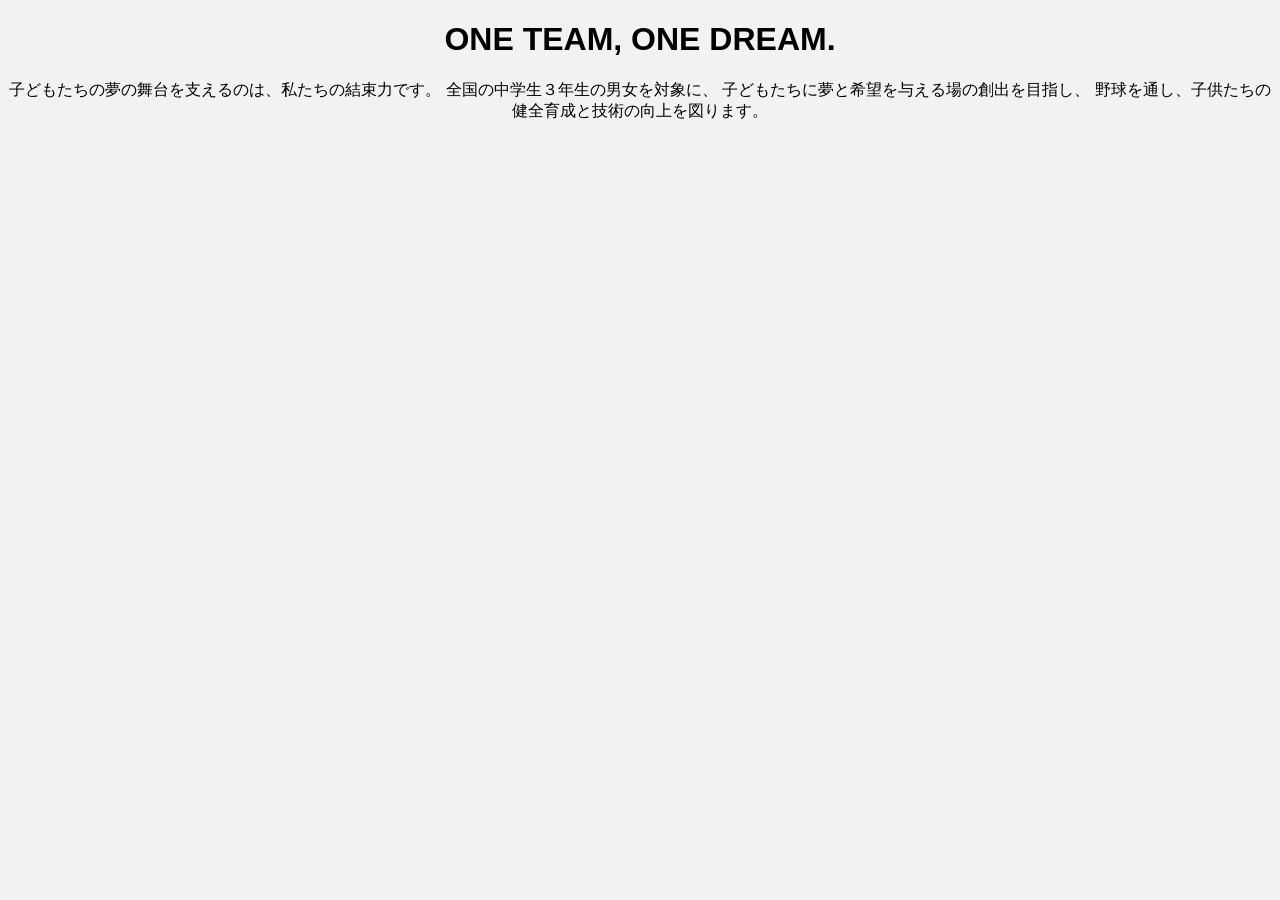
==== index.html @ d19b1c0d "fistCommit" ====
<!DOCTYPE html>
<html lang="ja">
    <head>
        <meta charset="UTF-8">
        <title>testSite</title>
        <link rel="stylesheet" href="style.css">
    </head>
    <body>
        <h1>ONE TEAM,
            ONE DREAM.
        </h1>
        <p>子どもたちの夢の舞台を支えるのは、私たちの結束力です。
            全国の中学生３年生の男女を対象に、
            子どもたちに夢と希望を与える場の創出を目指し、
            野球を通し、子供たちの健全育成と技術の向上を図ります。
        </p>
        <script src="script.js"></script>
    </body>
</html>
---- style.css ----
body {
    font-family: sans-serif;
    background: #f2f2f2;
    text-align: center;
}
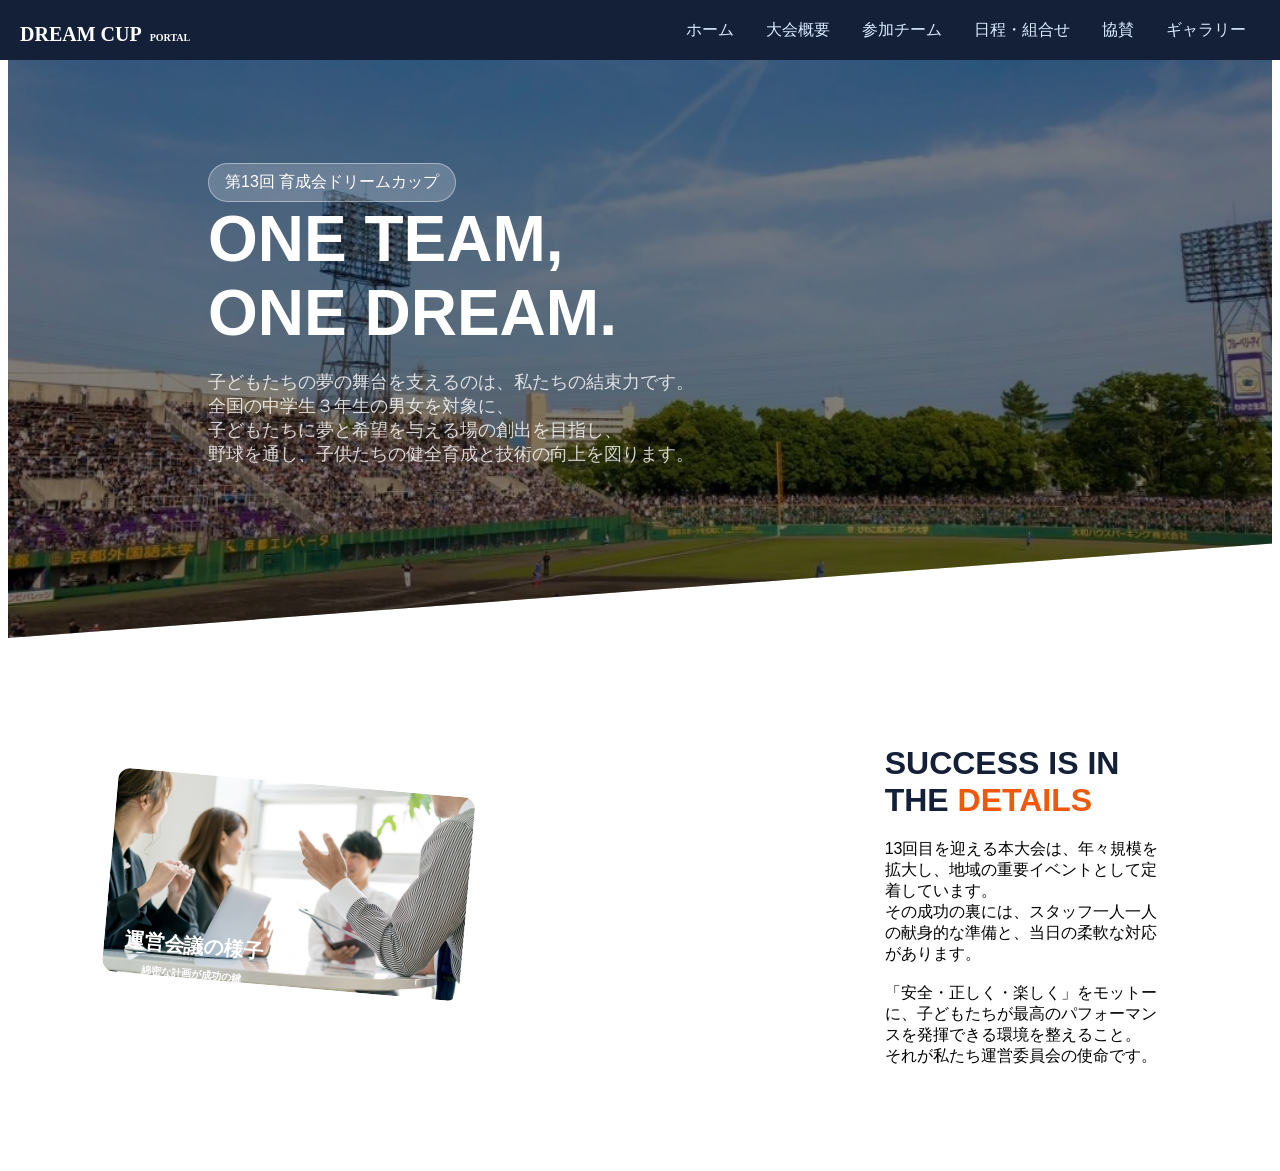
==== commit 3aa2b515: "202600311Commit" ====
--- a/index.html
+++ b/index.html
@@ -5,15 +5,54 @@
         <title>testSite</title>
         <link rel="stylesheet" href="style.css">
     </head>
+    <!-- <header class="navbar">
+        <h1>
+        <span class="logo">DREAM CUP</span><span class="logo-small">PORTAL</span>
+        </h1>
+        <nav>
+            <a href="index.html" class="nav-btn">ホーム</a>
+            <a href="Tournament.html"class="nav-btn">大会概要</a>
+            <a href="Tournament.html"class="nav-btn">参加チーム</a>
+            <a href="Tournament.html"class="nav-btn">日程・組合せ</a>
+            <a href="Tournament.html"class="nav-btn">協賛</a>
+            <a href="Tournament.html"class="nav-btn">ギャラリー</a>
+    </nav>
+    </header> -->
     <body>
-        <h1>ONE TEAM,
+        <div id="header"></div>
+
+    <main>
+        <section class="catch">
+        <a class="catch-count">第13回 育成会ドリームカップ</a>
+        <h1 class="catch-title">
+            ONE TEAM,<br>
             ONE DREAM.
         </h1>
-        <p>子どもたちの夢の舞台を支えるのは、私たちの結束力です。
-            全国の中学生３年生の男女を対象に、
-            子どもたちに夢と希望を与える場の創出を目指し、
-            野球を通し、子供たちの健全育成と技術の向上を図ります。
+        <p class="catch-sub">子どもたちの夢の舞台を支えるのは、私たちの結束力です。<br>
+            全国の中学生３年生の男女を対象に、<br>
+            子どもたちに夢と希望を与える場の創出を目指し、<br>
+            野球を通し、子供たちの健全育成と技術の向上を図ります。<br>
         </p>
+        </section>
+
+        <section class="meeting">
+            <div class="meeting-image-card">
+                <img src="images/meeting.jpg" alt="会議画像" class="meeting-img">
+                <div class="meeting-image-text">運営会議の様子<br><span class="meeting-image-text-sub">綿密な計画が成功の鍵</span></div>
+            </div>
+            <div class="meeting-text">
+                <h1>SUCCESS IS IN THE <span class="meeting-title">DETAILS</span></h1>
+
+                <p>
+                    13回目を迎える本大会は、年々規模を拡大し、地域の重要イベントとして定着しています。<br>
+                    その成功の裏には、スタッフ一人一人の献身的な準備と、当日の柔軟な対応があります。<br>
+                    <br>
+                    「安全・正しく・楽しく」をモットーに、子どもたちが最高のパフォーマンスを発揮できる環境を整えること。<br>
+                    それが私たち運営委員会の使命です。
+                </p>
+            </div>
+        </section>
         <script src="script.js"></script>
+    </main>
     </body>
 </html>
--- a/style.css
+++ b/style.css
@@ -1,5 +1,160 @@
-body {
+main {
     font-family: sans-serif;
-    background: #f2f2f2;
+    background: white;
     text-align: center;
-}+}
+
+.navbar{
+    position: fixed;
+    top:0;
+    left:0;
+    width: 100%;
+    height: 60px;
+    background: #132038;
+    color:white;
+    display: flex;
+    justify-content: space-between;
+    align-items: center;
+    padding: 0 20px;
+    box-sizing: border-box;
+    z-index: 1000;
+}
+
+.nav-btn{
+    color: #dbebff;
+    text-decoration: none;
+    padding: 8px 14px;
+    border-radius: 5px;
+    transition: all 0.2s ease;
+}
+
+.nav-btn:hover{
+    background-color: #424d61;
+}
+
+.logo{
+    font-size: 20px;
+    font-weight:  bold;    
+}
+
+.logo-small{
+    font-size: 10px;
+}
+
+.catch{
+    height: 70vh;
+    background: url("images/baseball.jpg") center/cover no-repeat;
+    color:white;
+    display: flex;
+    flex-direction: column;
+    justify-content: center;
+    align-items: flex-start;
+    text-align: left;
+    padding-left: 200px;
+    position: relative;
+    clip-path: polygon(0 0, 100% 0, 100% 85%,0 100%);
+}
+
+.catch::before{
+    content: "";
+    position: absolute;
+    inset: 0;
+    background: rgba(0, 0, 0, 0.5);   
+    z-index: 1;
+}
+
+.catch *{
+    z-index: 1;
+}
+
+.catch-title{
+    font-size: clamp(32px,6vw,64px);
+    left: 20%;
+    margin: 0;
+}
+
+.catch-sub{
+    font-size: 18px;
+    margin-top: 20px;
+    opacity: 0.8;
+}
+
+.catch-count{
+    background: rgba(255, 255, 255, 0.2);
+    text-align: center;
+    padding: 8px 16px;
+    border-radius: 32px;
+    border: 1px solid rgba(255, 255, 255, 0.4);
+}
+
+.meeting{
+    display: flex;
+    align-items: center;
+    justify-content: center;
+    gap: 60px;
+    padding: 80px 8%;
+}
+
+.meeting-img{
+    width: 1000px;
+    max-width: 50%;
+    border-radius: 12px;
+}
+
+.meeting-text{
+    max-width: 800px;
+}
+
+.meeting-text h1{
+    font-size: 32px;
+    margin-bottom:  20px;
+    text-align: left;
+    color: #132038;
+}
+
+.meeting-text p{
+    text-align: left;
+}
+
+.meeting-title{
+    color: #f0580c;
+}
+
+.meeting-image-card{
+    position: relative;
+    display: inline-block;
+    overflow:visible;
+        transform: rotate(5deg);
+    transition: transform 0.6s cubic-bezier(0.22,1,0.36,1);
+    padding : 20px 0px;
+}
+
+.meeting-image-card:hover{
+    transform: rotate(0deg);
+}
+
+.meeting-image-card img{
+    width: 2000px;
+    display: block;
+}
+
+
+.meeting-image-text{
+    position: absolute;
+    bottom: 10px;
+    left: 10px;
+    color: white;
+    font-size: 20px;
+    font-weight: bold;
+    background: rgba( 0 ,0,0 0.5);
+    padding: 6px 10px;
+    border-radius: 8px;
+    border: black;
+
+}
+
+.meeting-image-text-sub{
+    font-size: 10px;
+    padding: 2px;
+    text-shadow: black;
+}
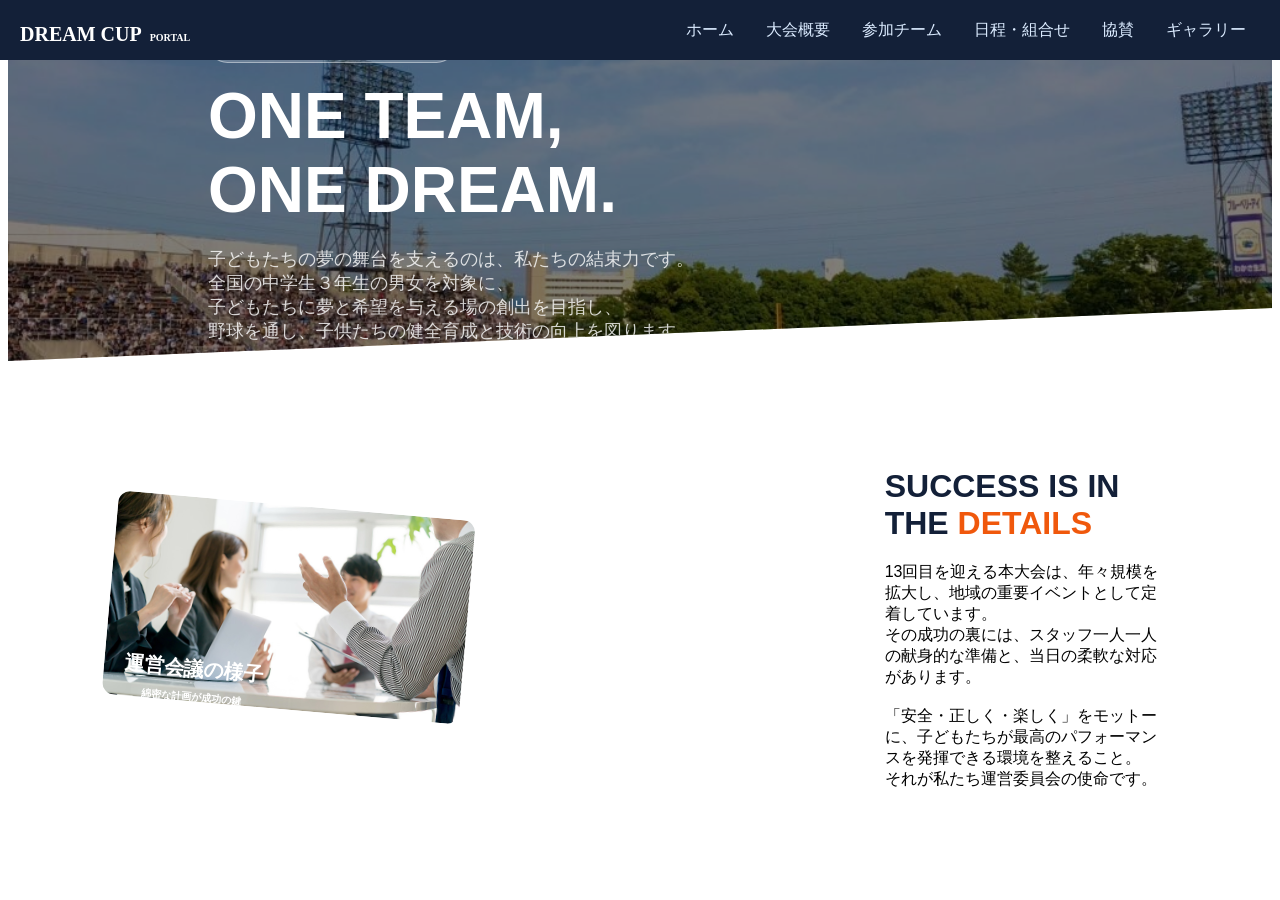
==== commit eaece34f: "768x compatible" ====
--- a/index.html
+++ b/index.html
@@ -2,28 +2,16 @@
 <html lang="ja">
     <head>
         <meta charset="UTF-8">
+        <meta name="viewport" content="width=device-width, initial-scale=1.0">
         <title>testSite</title>
         <link rel="stylesheet" href="style.css">
     </head>
-    <!-- <header class="navbar">
-        <h1>
-        <span class="logo">DREAM CUP</span><span class="logo-small">PORTAL</span>
-        </h1>
-        <nav>
-            <a href="index.html" class="nav-btn">ホーム</a>
-            <a href="Tournament.html"class="nav-btn">大会概要</a>
-            <a href="Tournament.html"class="nav-btn">参加チーム</a>
-            <a href="Tournament.html"class="nav-btn">日程・組合せ</a>
-            <a href="Tournament.html"class="nav-btn">協賛</a>
-            <a href="Tournament.html"class="nav-btn">ギャラリー</a>
-    </nav>
-    </header> -->
     <body>
         <div id="header"></div>
 
     <main>
         <section class="catch">
-        <a class="catch-count">第13回 育成会ドリームカップ</a>
+        <p class="catch-count">第13回 育成会ドリームカップ</p>
         <h1 class="catch-title">
             ONE TEAM,<br>
             ONE DREAM.
--- a/style.css
+++ b/style.css
@@ -1,7 +1,8 @@
-main {
-    font-family: sans-serif;
-    background: white;
-    text-align: center;
+
+    main {
+        font-family: sans-serif;
+        background: white;
+        text-align: center;
 }
 
 .navbar{
@@ -41,8 +42,21 @@
     font-size: 10px;
 }
 
+.hamburger{
+    display: none;
+    flex-direction: column;
+    cursor: pointer;
+    gap: 5px;
+}
+
+.hamburger span{
+    width: 25px;
+    height: 3px;
+    background: white;
+}
+
 .catch{
-    height: 70vh;
+    
     background: url("images/baseball.jpg") center/cover no-repeat;
     color:white;
     display: flex;
@@ -124,7 +138,7 @@
     position: relative;
     display: inline-block;
     overflow:visible;
-        transform: rotate(5deg);
+    transform: rotate(5deg);
     transition: transform 0.6s cubic-bezier(0.22,1,0.36,1);
     padding : 20px 0px;
 }
@@ -150,7 +164,7 @@
     padding: 6px 10px;
     border-radius: 8px;
     border: black;
-
+    
 }
 
 .meeting-image-text-sub{
@@ -158,3 +172,67 @@
     padding: 2px;
     text-shadow: black;
 }
+
+.sub-page-title{
+    font-size: clamp(32px,6vw,40px);
+    left: 20%;
+    margin: 0;
+    margin-top: 80px;
+}
+
+@media (max-width:768px){
+
+.catch{
+    padding-left:20px;
+    padding-right:20px;
+}
+
+.catch-sub{
+    font-size:14px;
+}
+
+.meeting{
+    flex-direction:column;
+    gap:40px;
+    padding:40px 20px;
+}
+
+.meeting-text h1{
+    font-size:24px;
+}
+
+.meeting-image-card{
+    transform:none;
+}
+
+.meeting-image-card img{
+    width:100%;
+}
+
+.nav-menu{
+    position: absolute;
+    top: 60px;
+    left: 0;
+    width: 100%;
+    background: #132038;
+
+    display: flex;
+    flex-direction: column;
+
+    transform: translateY(-200%);
+    transition: 0.3s;
+}
+
+.nav-menu.active{
+    transform: translateY(0);
+}
+
+.nav-btn{
+    padding: 15px;
+    border-top: 1px solid rgba(255, 255, 255, 0.1);
+}
+
+.hamburger{
+    display: flex;
+}
+}
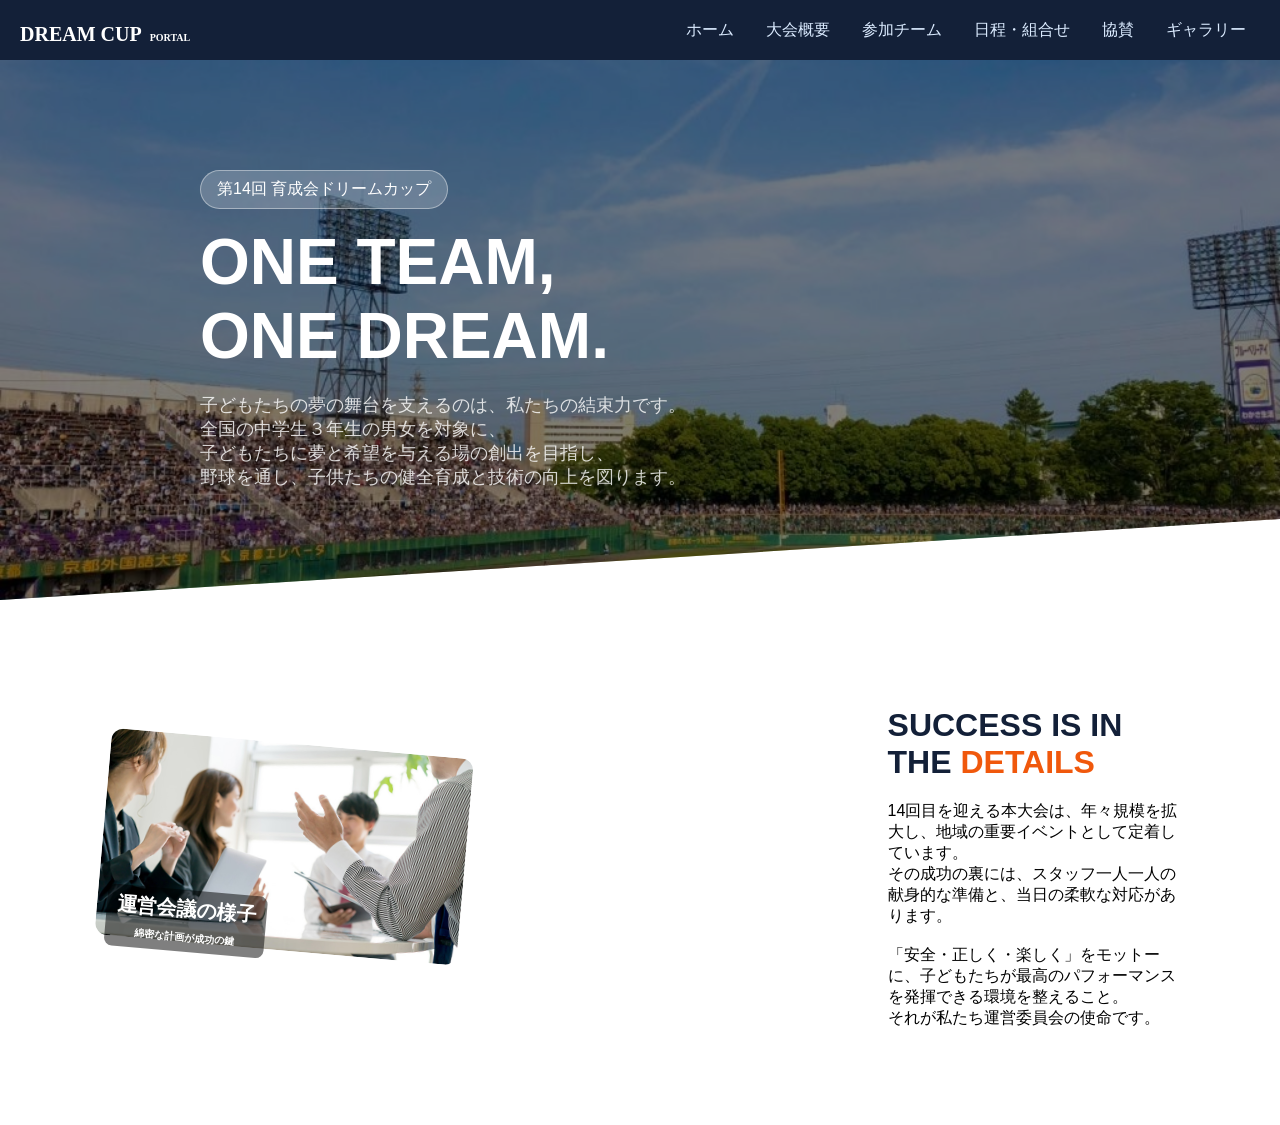
==== commit 4bf94953: "Update index.html" ====
--- a/index.html
+++ b/index.html
@@ -11,7 +11,7 @@
 
     <main>
         <section class="catch">
-        <p class="catch-count">第13回 育成会ドリームカップ</p>
+        <p class="catch-count">第14回 育成会ドリームカップ</p>
         <h1 class="catch-title">
             ONE TEAM,<br>
             ONE DREAM.
@@ -32,7 +32,7 @@
                 <h1>SUCCESS IS IN THE <span class="meeting-title">DETAILS</span></h1>
 
                 <p>
-                    13回目を迎える本大会は、年々規模を拡大し、地域の重要イベントとして定着しています。<br>
+                    14回目を迎える本大会は、年々規模を拡大し、地域の重要イベントとして定着しています。<br>
                     その成功の裏には、スタッフ一人一人の献身的な準備と、当日の柔軟な対応があります。<br>
                     <br>
                     「安全・正しく・楽しく」をモットーに、子どもたちが最高のパフォーマンスを発揮できる環境を整えること。<br>
@@ -43,4 +43,4 @@
         <script src="script.js"></script>
     </main>
     </body>
-</html>+</html>
--- a/style.css
+++ b/style.css
@@ -3,6 +3,11 @@
         font-family: sans-serif;
         background: white;
         text-align: center;
+}
+
+body{
+    margin:0;
+    padding-top: 60px;
 }
 
 .navbar{
@@ -66,6 +71,7 @@
     text-align: left;
     padding-left: 200px;
     position: relative;
+    min-height: 60vh;
     clip-path: polygon(0 0, 100% 0, 100% 85%,0 100%);
 }
 
@@ -160,7 +166,7 @@
     color: white;
     font-size: 20px;
     font-weight: bold;
-    background: rgba( 0 ,0,0 0.5);
+    background: rgba( 0 ,0,0 ,0.5);
     padding: 6px 10px;
     border-radius: 8px;
     border: black;
@@ -174,17 +180,282 @@
 }
 
 .sub-page-title{
-    font-size: clamp(32px,6vw,40px);
+    font-size: clamp(32px,6vw,48px);
     left: 20%;
     margin: 0;
     margin-top: 80px;
 }
 
+.greeting{
+    background:white;
+    border-radius:12px;
+    box-shadow: 0px -5px 2px rgba(0,0,0,0.5);
+    padding:40px;
+    
+    display:flex;
+    gap:50px;
+
+    max-width:1200px;
+    margin:0 auto;
+    margin-top: 5%;
+    min-height: 50vh;
+}
+
+.greeting-left{
+    width: 500px;
+    border-radius: 10px;
+}
+
+.representative-img{
+
+        width:100%;
+    border-radius:10px;
+}
+
+.presenter-name{
+    font-size: 25px;
+}
+
+.person-title{
+    font-size: 20px;
+}
+
+.greeting-right{
+    flex:1;
+    text-align:left;
+}
+
+.greeting-title{
+    font-size:30px;
+    border-bottom:3px solid #e95c2b;
+    padding-bottom:10px;
+    margin-bottom:20px;
+}
+
+.sign{
+    text-align:right;
+}
+
+.tornament-purpose{
+    background:white;
+    border-radius:12px;
+    padding:30px;
+    box-shadow:0 5px 15px rgba(0,0,0,0.1);
+        max-width:1200px;
+    margin:0 auto;
+    margin-bottom:40px;
+    
+}
+
+.purpose-title{
+    
+    display:flex;
+    align-items:center;
+    gap:10px;
+    color:#e65500;
+}
+
+.purpose-title i{
+    font-size:20px;
+}
+
+.info-grid{
+    display:grid;
+    grid-template-columns:1fr 1fr;
+    gap:30px;
+        max-width:1200px;
+    margin:0 auto;
+    padding: 30px;
+}
+
+.info-card{
+    background:white;
+    border-radius:12px;
+    padding:30px;
+    box-shadow:0 5px 15px rgba(0,0,0,0.1);
+}
+
+.info-card h3{
+    display:flex;
+    align-items:center;
+    gap:10px;
+    margin-bottom:15px;
+}
+
+.info-card i{
+    color:#e65500;
+}
+
+.date{
+    font-weight:bold;
+}
+
+.note{
+    font-size:12px;
+    color:#666;
+}
+
+.info-other{
+    background:white;
+    border-radius:12px;
+    padding:30px;
+    box-shadow:0 5px 15px rgba(0,0,0,0.1);
+    max-width:1200px;
+    margin:0 auto;
+    margin-bottom:40px;
+    display: grid;
+    grid-template-columns:1fr 1fr;
+    
+}
+
+.other-card{
+
+    max-width: 500px;
+}
+
+.other-card h3{
+    align-items:center;
+    gap:10px;
+    margin-bottom:15px;
+}
+
+.team-grid{
+    display: grid;
+    grid-template-columns:1fr 1fr;
+    gap:30px;
+    margin-top:40px;
+    max-width:1200px;
+    margin:0 auto;
+}
+
+.team-card{
+background:white;
+border-radius:12px;
+padding:20px;
+text-align:center;
+box-shadow:0 5px 15px rgba(0,0,0,0.1);
+}
+
+.team-card img{
+width:100%;
+height:150px;
+object-fit:cover;
+border-radius:8px;
+margin-bottom:10px;
+}
+
+.tournament-format{
+        display: grid;
+    grid-template-columns:1fr 1fr;
+    gap:30px;
+    margin-top:40px;
+    max-width:1200px;
+    margin:0 auto;
+}
+
+.format-card{
+    background:white;
+border-radius:12px;
+padding:20px;
+text-align:center;
+box-shadow:0 5px 15px rgba(0,0,0,0.1);
+}
+
+.tab-buttons{
+display:inline;
+gap:10px;
+margin-bottom:20px;
+
+}
+
+.tab-btn{
+padding:10px 20px;
+border:none;
+background:#ddd;
+cursor:pointer;
+border-radius:6px;
+
+}
+
+.tab-btn.active{
+background:#132038;
+color:white;
+}
+
+.tab-content{
+display:none;
+
+}
+
+.tab-content.active{
+display:block;
+}
+
+.schedule-card{
+    background:white;
+    border-radius:12px;
+    padding:30px;
+    box-shadow:0 5px 15px rgba(0,0,0,0.1);
+        max-width:1200px;
+    margin:0 auto;
+    margin-bottom:40px;
+    
+}
+
+.schedule-grid{
+    display: grid;
+    grid-template-columns:1fr;
+    gap:30px;
+    margin-top:40px;
+    max-width:1200px;
+    margin:0 auto;
+}
+
+.schedule-time-card{
+    padding:10px 20px;
+border:none;
+background:#ddd;
+cursor:pointer;
+border-radius:6px;
+text-align: left;
+font-size: 20px;
+}
+
+.schedule-infomation{
+    background:rgba(255, 153, 30, 0.5);
+    padding:30px;
+    box-shadow:0 5px 15px rgba(0,0,0,0.1);
+        max-width:1200px;
+    margin:0 auto;
+    margin-bottom:40px;
+text-align: left;
+font-size: 20px;
+}
+
+.rule-infomation{
+        background:white;
+    padding:30px;
+        border-radius:12px;
+    box-shadow:0 5px 15px rgba(0,0,0,0.1);
+        max-width:1200px;
+    margin:0 auto;
+    margin-bottom:40px;
+    text-align: left;
+}
+
+.rule-infomation p{
+font-size: 20px;
+}
+
+
 @media (max-width:768px){
 
 .catch{
     padding-left:20px;
     padding-right:20px;
+}
+.catch-title{
+    font-size: 28px;
 }
 
 .catch-sub{
@@ -235,4 +506,71 @@
 .hamburger{
     display: flex;
 }
+
+.greeting{
+    flex-direction:column;
+padding:25px;
+gap:30px;
+}
+
+.greeting-left{
+    width: 100%;
+}
+
+.presenter-name{
+font-size:20px;
+}
+
+.person-title{
+font-size:16px;
+}
+
+.greeting-title{
+font-size:22px;
+}
+
+.info-grid{
+grid-template-columns:1fr;
+padding:20px;
+}
+
+.info-other{
+grid-template-columns:1fr;
+gap:20px;
+}
+
+.team-grid{
+grid-template-columns:1fr;
+}
+
+.team-card img{
+height:200px;
+}
+
+.tournament-format{
+grid-template-columns:1fr;
+}
+
+.schedule-time-card{
+font-size:16px;
+}
+
+.schedule-infomation{
+font-size:16px;
+padding:20px;
+}
+
+.rule-infomation p{
+font-size:16px;
+}
+
+.tab-buttons{
+display:flex;
+justify-content:center;
+}
+
+.tab-btn{
+flex:1;
+}
+
 }
